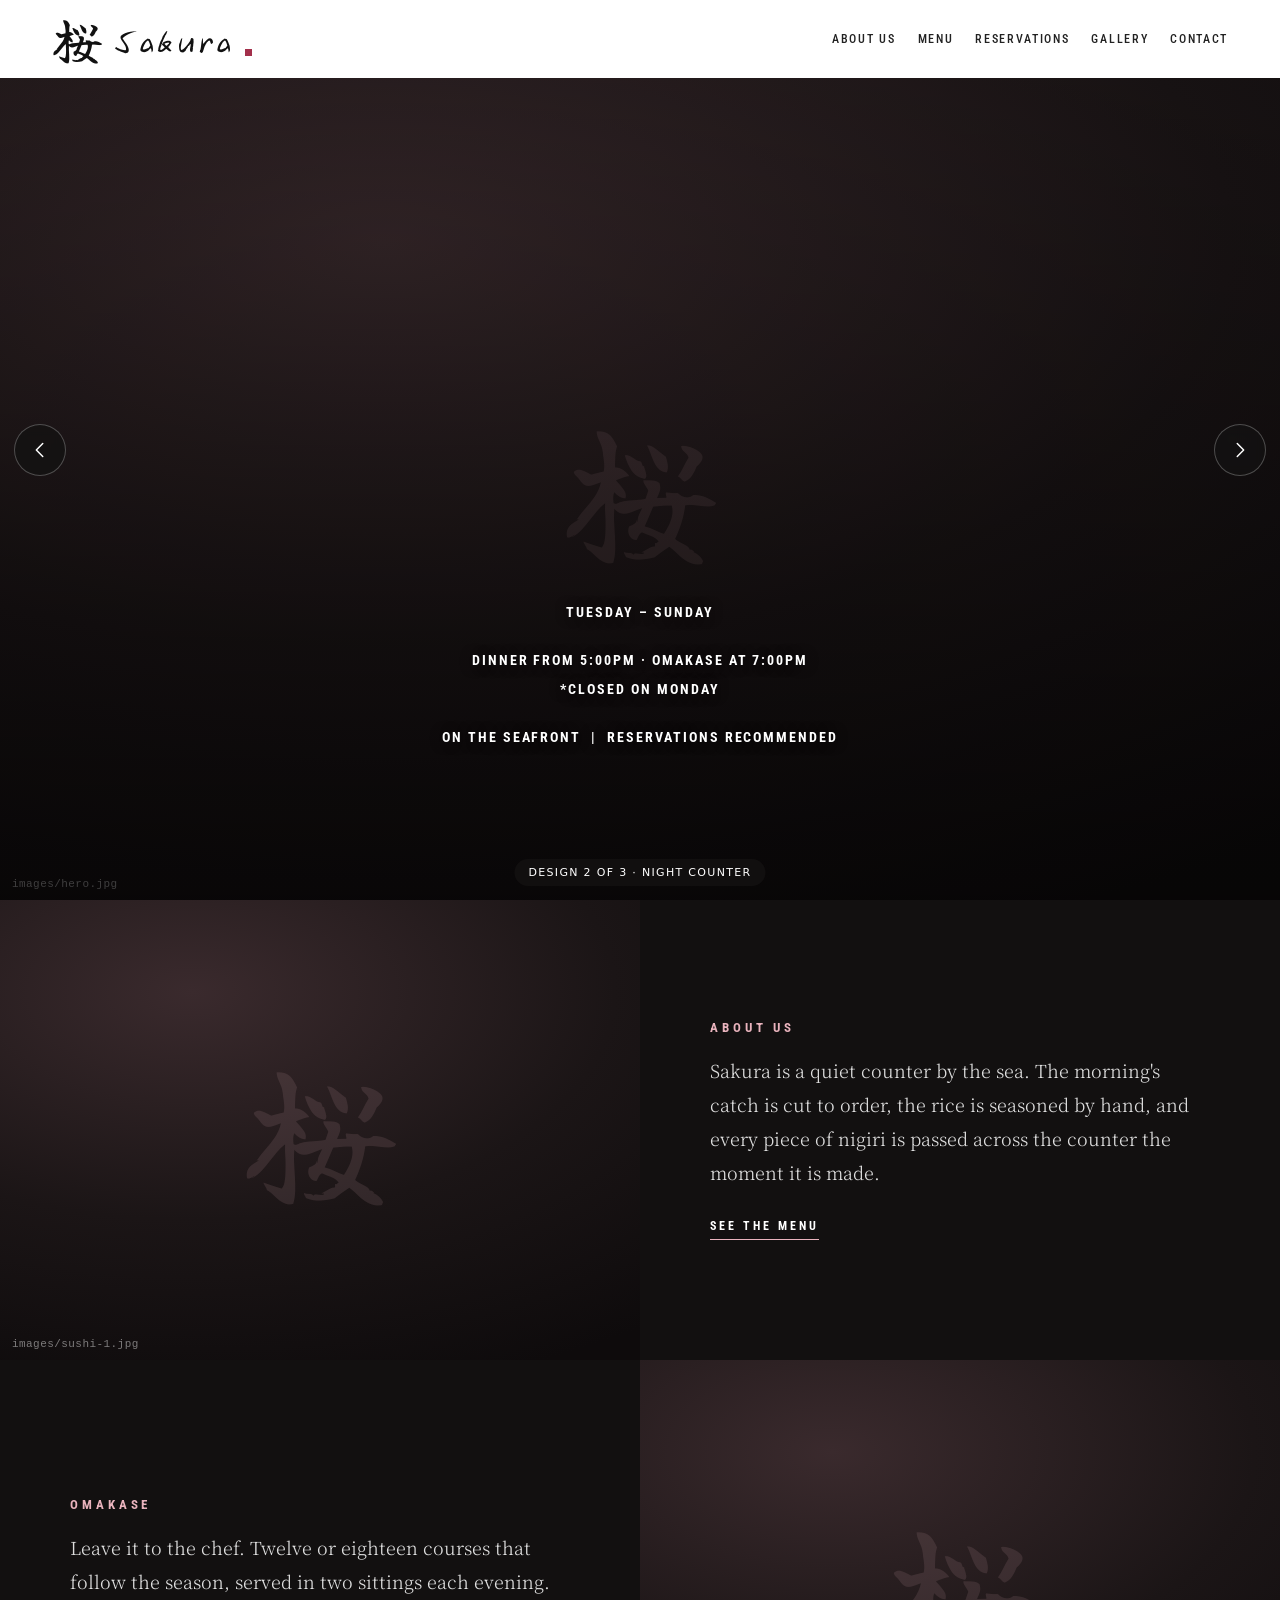
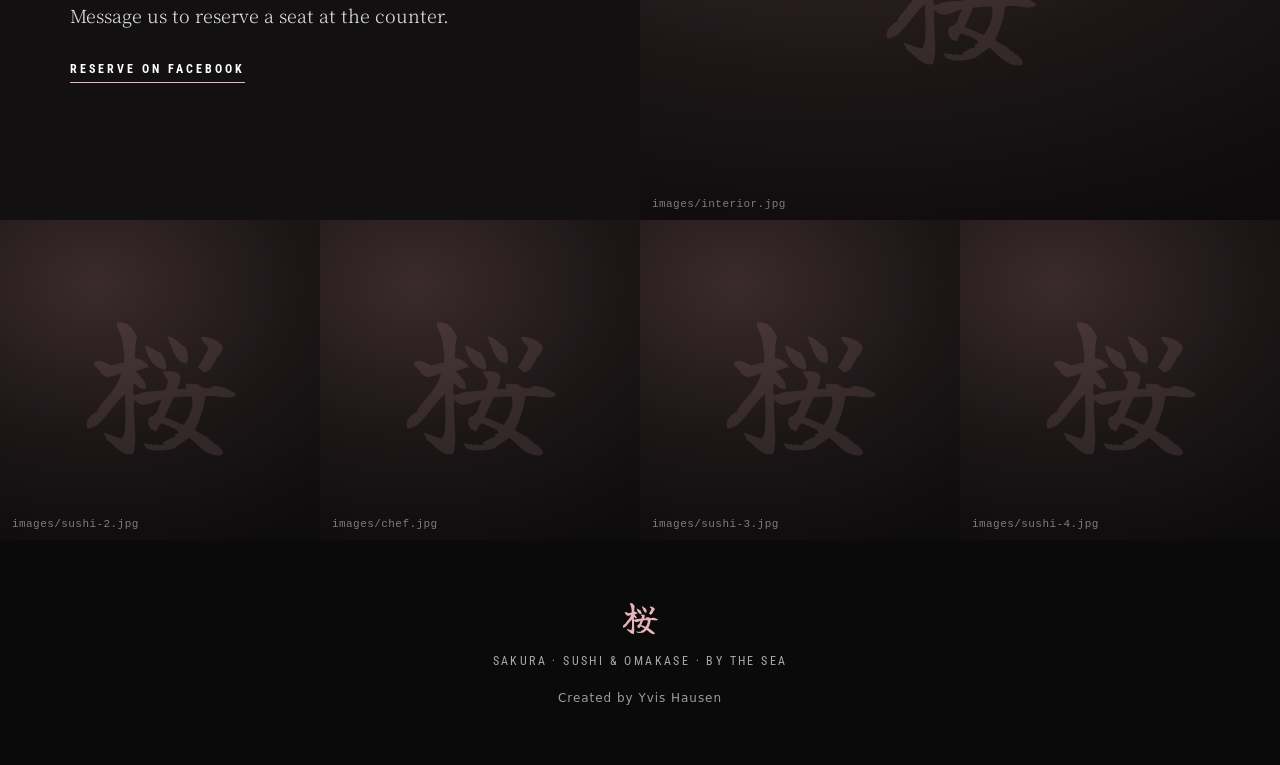
==== design-2/index.html @ ffc706e4 "Add Sakura demo website: 3 homepage designs with matching menu pages Design switcher arrows on every" ====
<!doctype html>
<html lang="en">
<head>
<meta charset="utf-8">
<meta name="viewport" content="width=device-width, initial-scale=1">
<title>Sakura · Sushi by the Sea</title>
<link rel="preconnect" href="https://fonts.googleapis.com">
<link href="https://fonts.googleapis.com/css2?family=Roboto+Condensed:wght@400;500;700&family=Yuji+Boku&family=Noto+Serif+JP:wght@300;400&display=swap" rel="stylesheet">
<link rel="stylesheet" href="../assets/common.css">
<link rel="stylesheet" href="style.css">
</head>
<body>
<header class="bar">
  <a class="logo" href="index.html" data-logo="54"><span class="k">桜</span><span class="w">Sakura</span><span class="dot"></span></a>
  <button class="burger" data-toggle="#nav" aria-label="Menu">☰</button>
  <nav class="caps" id="nav">
    <a href="#about">About Us</a>
    <a href="menu.html">Menu</a>
    <a href="#visit">Reservations</a>
    <a href="#gallery">Gallery</a>
    <a href="#visit">Contact</a>
  </nav>
</header>

<section class="hero">
  <div data-img="hero" class="vignette"></div>
  <div class="over">
    Tuesday – Sunday
    <div class="gap"></div>
    Dinner from 5:00PM · Omakase at 7:00PM<br>
    *Closed on Monday
    <div class="gap"></div>
    On the seafront &nbsp;|&nbsp; Reservations recommended
  </div>
</section>

<section class="dark story" id="about">
  <div data-img="sushi-1"></div>
  <div class="txt">
    <h2>About Us</h2>
    <p>Sakura is a quiet counter by the sea. The morning's catch is cut to order, the rice is seasoned by hand, and every piece of nigiri is passed across the counter the moment it is made.</p>
    <a class="cta" href="menu.html">See the menu</a>
  </div>
</section>

<section class="dark story" id="visit">
  <div class="txt">
    <h2>Omakase</h2>
    <p>Leave it to the chef. Twelve or eighteen courses that follow the season, served in two sittings each evening. Message us to reserve a seat at the counter.</p>
    <a class="cta" href="#">Reserve on Facebook</a>
  </div>
  <div data-img="interior"></div>
</section>

<section class="strip" id="gallery">
  <div data-img="sushi-2"></div>
  <div data-img="chef"></div>
  <div data-img="sushi-3"></div>
  <div data-img="sushi-4"></div>
</section>

<footer class="foot">
  <span class="k">桜</span>
  Sakura · Sushi &amp; Omakase · By the sea
</footer>
<p class="credit dark-credit">Created by Yvis Hausen</p>
<script src="../assets/common.js"></script>
</body>
</html>
---- assets/common.css ----
/* Shared pieces used by all three Sakura designs */
:root {
  --sakura: #e9b3bd;
  --sakura-soft: #f6e3e6;
  --rose: #a3304b;
  --ink: #141212;
  --paper: #ffffff;
}
* { box-sizing: border-box; }
html, body { margin: 0; padding: 0; }
body { background: var(--paper); color: var(--ink); -webkit-font-smoothing: antialiased; }
img { max-width: 100%; display: block; }
a { color: inherit; }

/* ---------- Photo slots ----------
   Each [data-img] element shows the restaurant photo from /images.
   Until the photo is added, an ink placeholder with the file name is shown. */
.ph {
  position: relative;
  overflow: hidden;
  background:
    radial-gradient(120% 90% at 30% 20%, #3a2a2d 0%, #1b1516 55%, #0e0b0c 100%);
  background-size: cover;
  background-position: center;
}
.ph::before {
  content: "桜";
  position: absolute; inset: 0;
  display: grid; place-items: center;
  font-family: "Yuji Boku", serif;
  font-size: clamp(60px, 12vw, 160px);
  color: rgba(233, 179, 189, .12);
  pointer-events: none;
}
.ph::after {
  content: "images/" attr(data-label);
  position: absolute; left: 12px; bottom: 10px;
  font: 500 11px/1 ui-monospace, Menlo, monospace;
  letter-spacing: .04em;
  color: rgba(255, 255, 255, .45);
}
/* Once loaded: grade the photo so phone pictures read richer and sharper */
.ph.loaded { filter: contrast(1.07) saturate(1.1) brightness(.98); }
.ph.loaded::before, .ph.loaded::after { content: none; }
.ph.vignette.loaded { box-shadow: inset 0 0 120px rgba(0,0,0,.35); }

/* ---------- Design switcher arrows ---------- */
.sw {
  position: fixed; top: 50%; z-index: 1000;
  width: 52px; height: 52px; margin-top: -26px;
  border-radius: 50%;
  display: grid; place-items: center;
  background: rgba(20, 18, 18, .78);
  color: #fff; text-decoration: none;
  border: 1px solid rgba(255,255,255,.25);
  backdrop-filter: blur(6px);
  transition: transform .2s ease, background .2s ease;
}
.sw:hover { background: var(--rose); transform: scale(1.06); }
.sw svg { width: 22px; height: 22px; }
.sw-l { left: 14px; }
.sw-r { right: 14px; }
.sw-label {
  position: fixed; left: 50%; bottom: 14px; z-index: 1000;
  transform: translateX(-50%);
  background: rgba(20, 18, 18, .82); color: #fff;
  font: 500 11px/1 system-ui, sans-serif; letter-spacing: .12em; text-transform: uppercase;
  padding: 8px 14px; border-radius: 999px;
  white-space: nowrap;
}
@media (max-width: 640px) { .sw-label { font-size: 9px; letter-spacing: .08em; } }
@media (max-width: 640px) {
  .sw { width: 40px; height: 40px; margin-top: -20px; }
  .sw-l { left: 6px; } .sw-r { right: 6px; }
}

/* ---------- Credit line ---------- */
.credit {
  text-align: center;
  font: 400 12px/1.4 system-ui, sans-serif;
  letter-spacing: .08em;
  padding: 22px 16px 58px;
  margin: 0;
  color: #777;
}
.dark-credit, .foot-credit { color: rgba(255,255,255,.6) !important; }

/* Blossom mark helper */
.blossom { display: inline-block; }
.blossom svg { width: 100%; height: 100%; display: block; }
---- design-2/style.css ----
/* Design 2 — Night Counter (brush logo, tracked caps nav, full-bleed photo) */
body { font-family: "Roboto Condensed", system-ui, sans-serif; background: #fff; }
header.bar { display: flex; align-items: center; justify-content: space-between; padding: 14px 52px; background: #fff; position: relative; z-index: 5; }
.logo { display: flex; align-items: center; gap: 12px; text-decoration: none; color: #111; }
.logo .k { font-family: "Yuji Boku", serif; font-size: 50px; line-height: 1; }
.logo .w { font-family: "Yuji Boku", serif; font-size: 30px; letter-spacing: .04em; }
.logo .dot { width: 7px; height: 7px; background: var(--rose); align-self: flex-end; margin-bottom: 8px; }
nav.caps { display: flex; gap: 22px; }
nav.caps a { text-decoration: none; font-size: 12px; font-weight: 500; letter-spacing: .14em; text-transform: uppercase; color: #222; }
nav.caps a:hover, nav.caps a.active { color: var(--rose); }
.burger { display: none; background: none; border: 0; font-size: 26px; cursor: pointer; }

.hero { position: relative; height: calc(100vh - 78px); min-height: 520px; }
.hero::after { content: ""; position: absolute; inset: 0; background: linear-gradient(180deg, rgba(0,0,0,.15), rgba(0,0,0,.5)); }
.hero .ph { position: absolute; inset: 0; }
.hero .over {
  position: absolute; inset: auto 0 18%; z-index: 2; text-align: center; color: #fff;
  font-weight: 700; letter-spacing: .14em; text-transform: uppercase; font-size: 14px; line-height: 2.1;
  text-shadow: 0 1px 12px rgba(0,0,0,.5);
}
.hero .over .gap { height: 18px; }

.dark { background: #121010; color: #eee; }
.story { display: grid; grid-template-columns: 1fr 1fr; align-items: stretch; }
.story .ph { min-height: 460px; }
.story .txt { padding: 80px 70px; display: flex; flex-direction: column; justify-content: center; }
.story h2 { font-size: 13px; letter-spacing: .3em; text-transform: uppercase; color: var(--sakura); margin: 0 0 18px; font-weight: 700; }
.story p { font-family: "Noto Serif JP", serif; font-weight: 300; font-size: 18px; line-height: 1.9; margin: 0; color: #ddd; }
.story .cta { margin-top: 30px; align-self: flex-start; text-decoration: none; color: #fff; border-bottom: 1px solid var(--sakura); font-size: 12px; letter-spacing: .25em; text-transform: uppercase; padding-bottom: 6px; font-weight: 700; }
.strip { display: grid; grid-template-columns: repeat(4, 1fr); }
.strip .ph { aspect-ratio: 1; }

footer.foot { background: #0b0a0a; color: #aaa; text-align: center; padding: 50px 20px 0; font-size: 12px; letter-spacing: .2em; text-transform: uppercase; }
footer.foot .k { font-family: "Yuji Boku", serif; font-size: 36px; color: var(--sakura); letter-spacing: 0; display: block; margin-bottom: 12px; }
.dark-credit { background: #0b0a0a; color: #ddd; }

/* Menu */
.mhero { position: relative; height: 46vh; min-height: 300px; }
.mhero .ph { position: absolute; inset: 0; }
.mhero::after { content: ""; position: absolute; inset: 0; background: rgba(0,0,0,.45); }
.mhero h1 { position: absolute; inset: 0; z-index: 2; margin: 0; display: grid; place-items: center; color: #fff; font-size: 16px; letter-spacing: .6em; font-weight: 700; text-transform: uppercase; }
.menu-body { max-width: 980px; margin: 0 auto; padding: 80px 24px 60px; }
.msec { margin-bottom: 70px; }
.msec h2 { text-align: center; font-size: 15px; letter-spacing: .4em; text-transform: uppercase; font-weight: 700; margin: 0; }
.msec .jp { text-align: center; font-family: "Yuji Boku", serif; color: var(--sakura); font-size: 22px; margin: 8px 0 4px; }
.msec .note { text-align: center; color: #888; font-size: 12px; letter-spacing: .15em; text-transform: uppercase; margin: 0 0 26px; }
.items { display: grid; grid-template-columns: 1fr 1fr; gap: 6px 56px; margin-top: 26px; }
.mi { display: grid; grid-template-columns: 1fr auto; padding: 14px 0; border-bottom: 1px solid #2a2626; }
.mi .n { font-weight: 700; letter-spacing: .1em; text-transform: uppercase; font-size: 14px; }
.mi .p { color: var(--sakura); font-weight: 700; }
.mi .d { grid-column: 1 / -1; color: #999; font-size: 14px; margin-top: 4px; font-family: "Noto Serif JP", serif; font-weight: 300; }

@media (max-width: 860px) {
  header.bar { padding: 12px 20px; }
  .burger { display: block; }
  nav.caps { display: none; position: absolute; top: 100%; left: 0; right: 0; background: #fff; flex-direction: column; padding: 16px 20px; gap: 14px; box-shadow: 0 10px 20px rgba(0,0,0,.1); }
  nav.caps.open { display: flex; }
  .story, .items { grid-template-columns: 1fr; }
  .story .txt { padding: 50px 24px; }
  .strip { grid-template-columns: 1fr 1fr; }
}
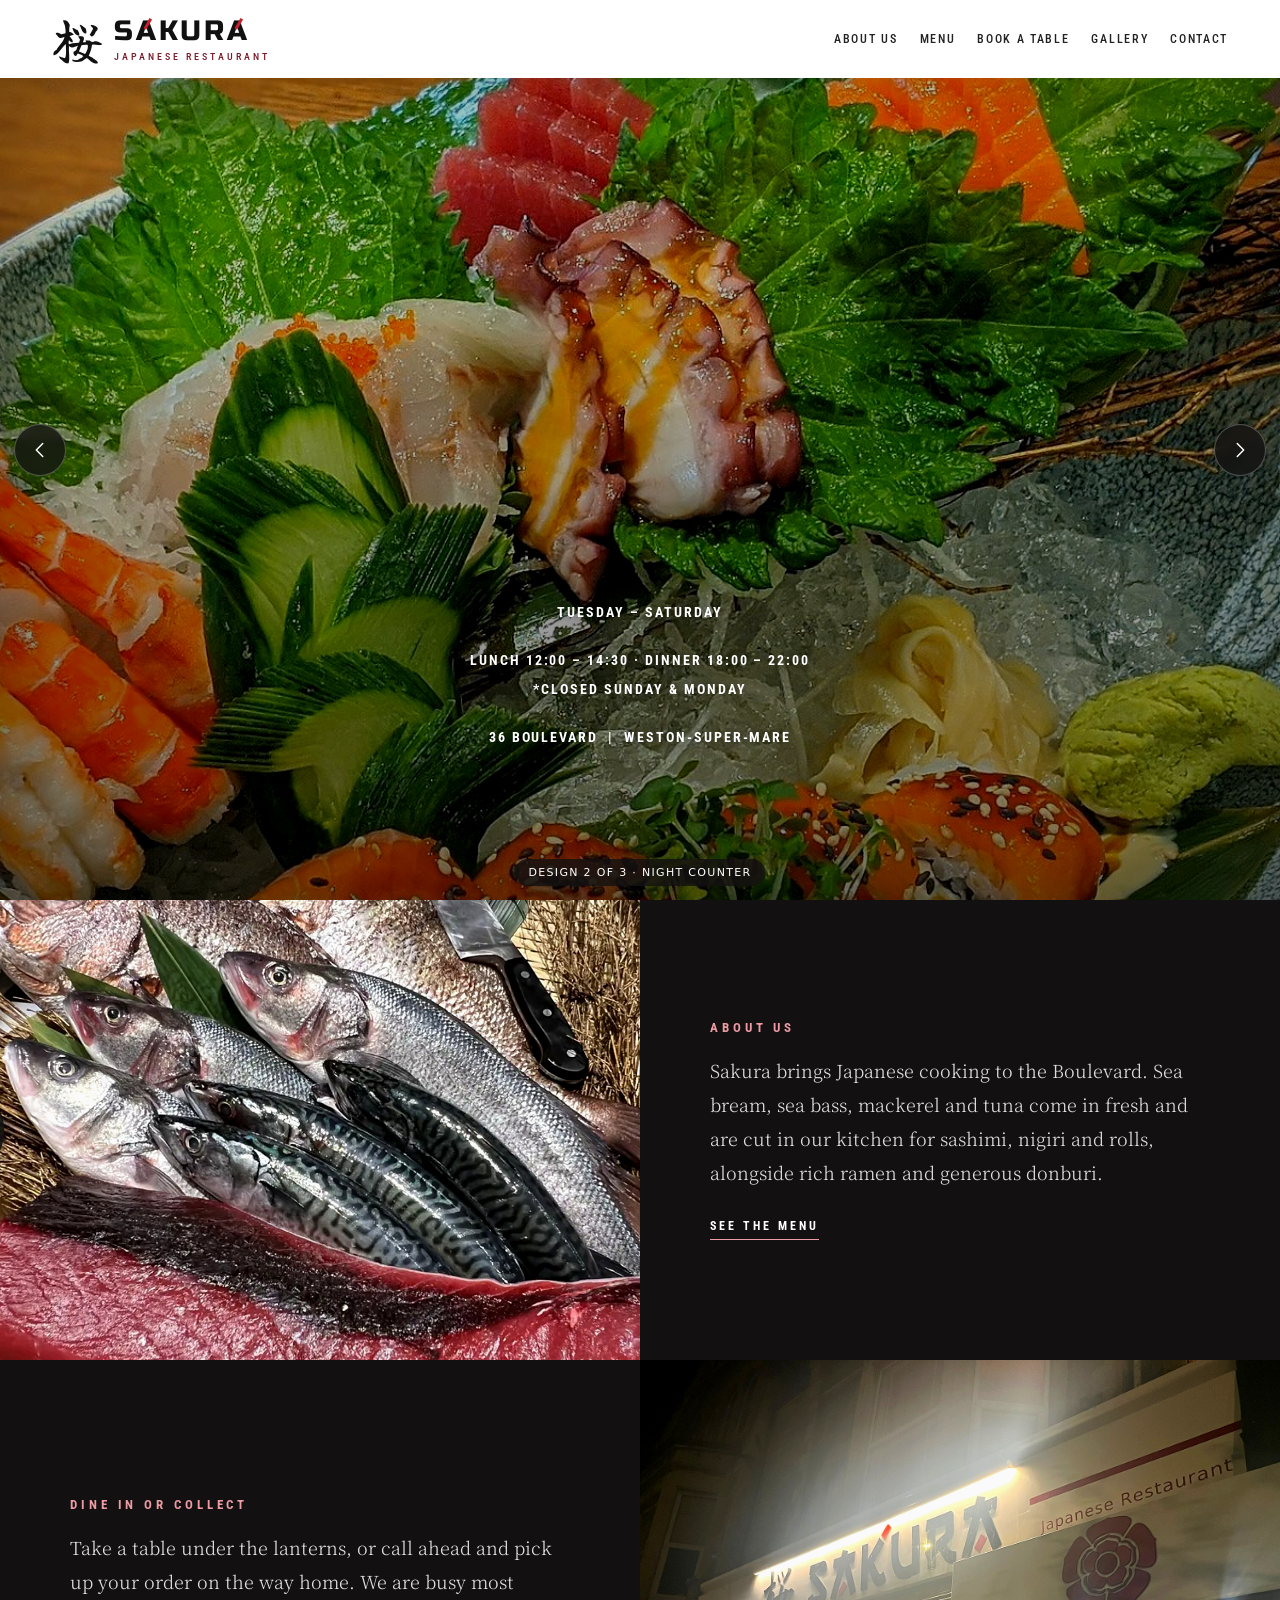
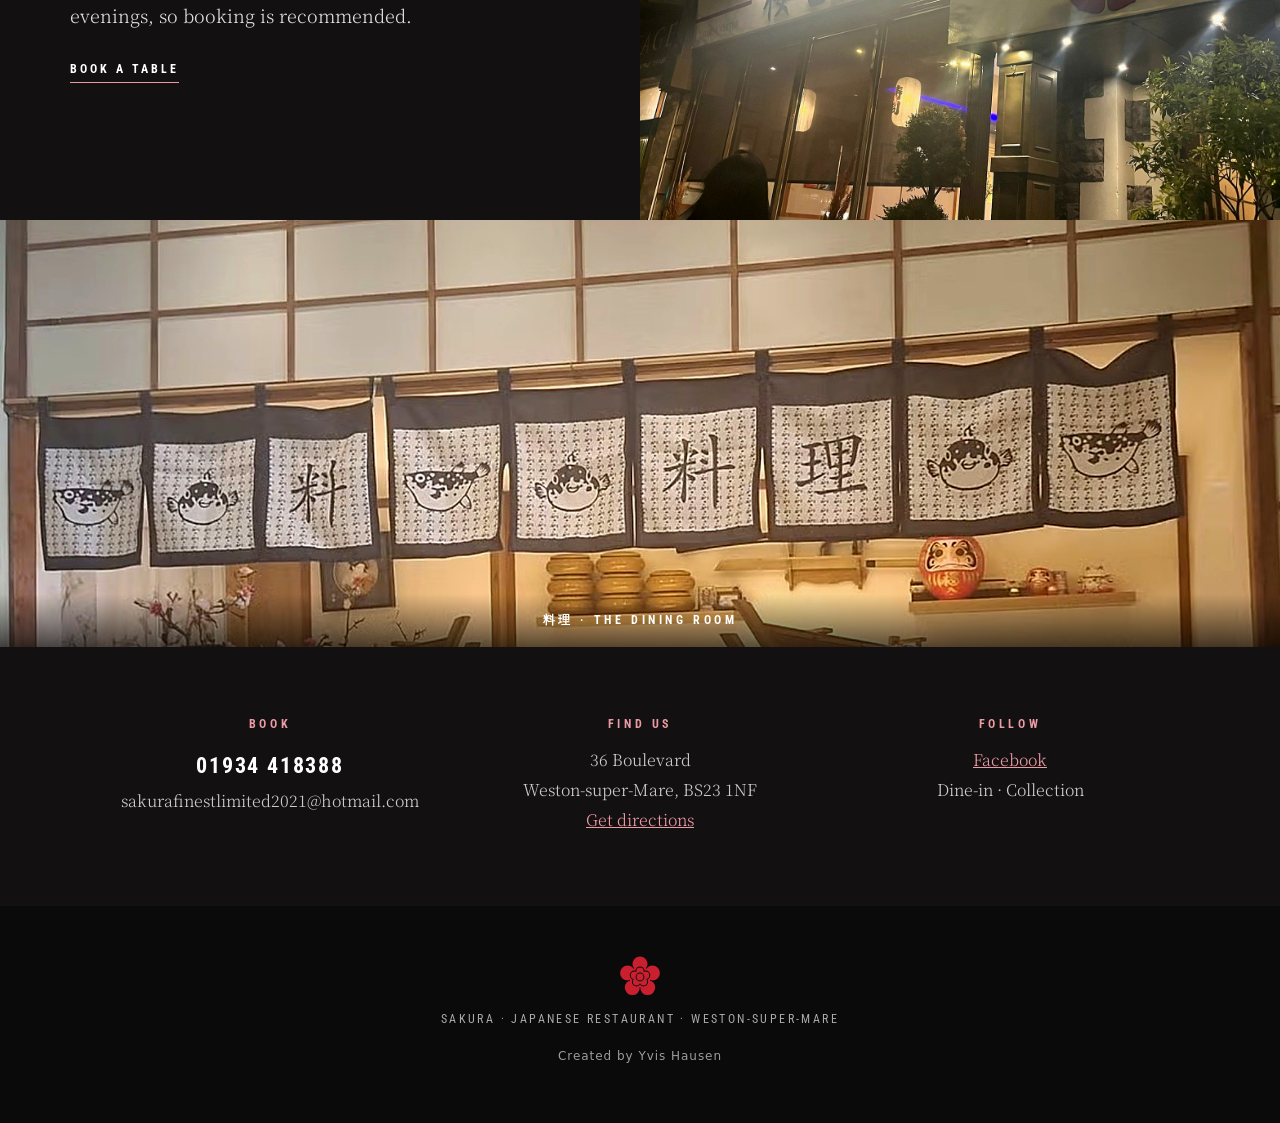
==== commit 5394b513: "Rebrand Sakura demo with the restaurant's photos, crest and details Use Sakura's own photos (platter" ====
--- a/design-2/index.html
+++ b/design-2/index.html
@@ -3,20 +3,20 @@
 <head>
 <meta charset="utf-8">
 <meta name="viewport" content="width=device-width, initial-scale=1">
-<title>Sakura · Sushi by the Sea</title>
+<title>Sakura · Japanese Restaurant · Weston-super-Mare</title>
 <link rel="preconnect" href="https://fonts.googleapis.com">
-<link href="https://fonts.googleapis.com/css2?family=Roboto+Condensed:wght@400;500;700&family=Yuji+Boku&family=Noto+Serif+JP:wght@300;400&display=swap" rel="stylesheet">
+<link href="https://fonts.googleapis.com/css2?family=Roboto+Condensed:wght@400;500;700&family=Russo+One&family=Yuji+Boku&family=Noto+Serif+JP:wght@300;400&display=swap" rel="stylesheet">
 <link rel="stylesheet" href="../assets/common.css">
 <link rel="stylesheet" href="style.css">
 </head>
 <body>
 <header class="bar">
-  <a class="logo" href="index.html" data-logo="54"><span class="k">桜</span><span class="w">Sakura</span><span class="dot"></span></a>
+  <a class="logo" href="index.html" data-logo="54"><span class="k">桜</span><span><span class="wm">S<i>A</i>KUR<i>A</i></span><span class="sub">Japanese Restaurant</span></span></a>
   <button class="burger" data-toggle="#nav" aria-label="Menu">☰</button>
   <nav class="caps" id="nav">
     <a href="#about">About Us</a>
     <a href="menu.html">Menu</a>
-    <a href="#visit">Reservations</a>
+    <a href="#visit">Book a Table</a>
     <a href="#gallery">Gallery</a>
     <a href="#visit">Contact</a>
   </nav>
@@ -25,43 +25,47 @@
 <section class="hero">
   <div data-img="hero" class="vignette"></div>
   <div class="over">
-    Tuesday – Sunday
+    Tuesday – Saturday
     <div class="gap"></div>
-    Dinner from 5:00PM · Omakase at 7:00PM<br>
-    *Closed on Monday
+    Lunch 12:00 – 14:30 · Dinner 18:00 – 22:00<br>
+    *Closed Sunday &amp; Monday
     <div class="gap"></div>
-    On the seafront &nbsp;|&nbsp; Reservations recommended
+    36 Boulevard &nbsp;|&nbsp; Weston-super-Mare
   </div>
 </section>
 
 <section class="dark story" id="about">
-  <div data-img="sushi-1"></div>
+  <div data-img="fish"></div>
   <div class="txt">
     <h2>About Us</h2>
-    <p>Sakura is a quiet counter by the sea. The morning's catch is cut to order, the rice is seasoned by hand, and every piece of nigiri is passed across the counter the moment it is made.</p>
+    <p>Sakura brings Japanese cooking to the Boulevard. Sea bream, sea bass, mackerel and tuna come in fresh and are cut in our kitchen for sashimi, nigiri and rolls, alongside rich ramen and generous donburi.</p>
     <a class="cta" href="menu.html">See the menu</a>
   </div>
 </section>
 
-<section class="dark story" id="visit">
+<section class="dark story">
   <div class="txt">
-    <h2>Omakase</h2>
-    <p>Leave it to the chef. Twelve or eighteen courses that follow the season, served in two sittings each evening. Message us to reserve a seat at the counter.</p>
-    <a class="cta" href="#">Reserve on Facebook</a>
+    <h2>Dine In or Collect</h2>
+    <p>Take a table under the lanterns, or call ahead and pick up your order on the way home. We are busy most evenings, so booking is recommended.</p>
+    <a class="cta" href="#visit">Book a table</a>
   </div>
-  <div data-img="interior"></div>
+  <div data-img="storefront"></div>
 </section>
 
 <section class="strip" id="gallery">
-  <div data-img="sushi-2"></div>
-  <div data-img="chef"></div>
-  <div data-img="sushi-3"></div>
-  <div data-img="sushi-4"></div>
+  <div data-img="noren"></div>
+  <div class="cap">料理 · The dining room</div>
+</section>
+
+<section class="dark visit" id="visit">
+  <div><h3>Book</h3><p><span class="big">01934 418388</span><br>sakurafinestlimited2021@hotmail.com</p></div>
+  <div><h3>Find Us</h3><p>36 Boulevard<br>Weston-super-Mare, BS23 1NF<br><a href="https://www.google.com/maps/search/?api=1&amp;query=Sakura+Japanese+Restaurant+36+Boulevard+Weston-super-Mare+BS23+1NF">Get directions</a></p></div>
+  <div><h3>Follow</h3><p><a href="https://www.facebook.com/share/1Dob9Zx6RJ/">Facebook</a><br>Dine-in · Collection</p></div>
 </section>
 
 <footer class="foot">
-  <span class="k">桜</span>
-  Sakura · Sushi &amp; Omakase · By the sea
+  <span class="mon" data-fill="#c8202f" data-line="#0b0a0a"></span>
+  Sakura · Japanese Restaurant · Weston-super-Mare
 </footer>
 <p class="credit dark-credit">Created by Yvis Hausen</p>
 <script src="../assets/common.js"></script>
--- a/assets/common.css
+++ b/assets/common.css
@@ -1,8 +1,9 @@
 /* Shared pieces used by all three Sakura designs */
 :root {
-  --sakura: #e9b3bd;
-  --sakura-soft: #f6e3e6;
-  --rose: #a3304b;
+  --sakura: #ec9aa4;      /* light red for text on dark grounds */
+  --sakura-soft: #f6e6e7;
+  --rose: #7d1d2b;        /* crest maroon, from the shop sign */
+  --red: #c8202f;         /* sign red: the slashes and the rule */
   --ink: #141212;
   --paper: #ffffff;
 }
@@ -85,6 +86,17 @@
 }
 .dark-credit, .foot-credit { color: rgba(255,255,255,.6) !important; }
 
-/* Blossom mark helper */
-.blossom { display: inline-block; }
-.blossom svg { width: 100%; height: 100%; display: block; }
+/* Sakura crest (mon) helper — drawn by common.js */
+.mon { display: inline-block; }
+.mon svg { width: 100%; height: 100%; display: block; }
+
+/* SAKURA wordmark, after the shop sign: heavy angular caps with red cuts on the A's */
+.wm { font-family: "Russo One", "Arial Black", sans-serif; text-transform: uppercase; letter-spacing: .08em; line-height: 1; white-space: nowrap; }
+.wm i { font-style: normal; position: relative; display: inline-block; }
+.wm i::after {
+  content: ""; position: absolute; left: 50%; top: .05em;
+  width: .12em; height: .42em; background: var(--red);
+  transform: translateX(-20%) rotate(30deg);
+}
+.tagline { display: inline-flex; align-items: center; gap: .6em; color: var(--rose); }
+.tagline::before { content: ""; width: 2.4em; height: 2px; background: var(--red); }
--- a/design-2/style.css
+++ b/design-2/style.css
@@ -3,8 +3,8 @@
 header.bar { display: flex; align-items: center; justify-content: space-between; padding: 14px 52px; background: #fff; position: relative; z-index: 5; }
 .logo { display: flex; align-items: center; gap: 12px; text-decoration: none; color: #111; }
 .logo .k { font-family: "Yuji Boku", serif; font-size: 50px; line-height: 1; }
-.logo .w { font-family: "Yuji Boku", serif; font-size: 30px; letter-spacing: .04em; }
-.logo .dot { width: 7px; height: 7px; background: var(--rose); align-self: flex-end; margin-bottom: 8px; }
+.logo .wm { font-size: 28px; letter-spacing: .1em; }
+.logo .sub { display: block; font-size: 10px; letter-spacing: .3em; text-transform: uppercase; color: var(--rose); margin-top: 6px; font-weight: 500; }
 nav.caps { display: flex; gap: 22px; }
 nav.caps a { text-decoration: none; font-size: 12px; font-weight: 500; letter-spacing: .14em; text-transform: uppercase; color: #222; }
 nav.caps a:hover, nav.caps a.active { color: var(--rose); }
@@ -27,11 +27,17 @@
 .story h2 { font-size: 13px; letter-spacing: .3em; text-transform: uppercase; color: var(--sakura); margin: 0 0 18px; font-weight: 700; }
 .story p { font-family: "Noto Serif JP", serif; font-weight: 300; font-size: 18px; line-height: 1.9; margin: 0; color: #ddd; }
 .story .cta { margin-top: 30px; align-self: flex-start; text-decoration: none; color: #fff; border-bottom: 1px solid var(--sakura); font-size: 12px; letter-spacing: .25em; text-transform: uppercase; padding-bottom: 6px; font-weight: 700; }
-.strip { display: grid; grid-template-columns: repeat(4, 1fr); }
-.strip .ph { aspect-ratio: 1; }
+.strip { position: relative; }
+.strip .ph { aspect-ratio: 3 / 1; }
+.strip .cap { position: absolute; left: 0; right: 0; bottom: 0; padding: 18px 24px; text-align: center; color: #fff; font-weight: 700; letter-spacing: .3em; text-transform: uppercase; font-size: 12px; background: linear-gradient(transparent, rgba(0,0,0,.65)); }
+.visit { display: grid; grid-template-columns: repeat(3, 1fr); gap: 30px; padding: 70px max(24px, calc((100% - 1080px) / 2)); text-align: center; }
+.visit h3 { font-size: 12px; letter-spacing: .3em; text-transform: uppercase; color: var(--sakura); margin: 0 0 14px; }
+.visit p { margin: 0; line-height: 1.9; color: #ccc; font-family: "Noto Serif JP", serif; font-weight: 300; }
+.visit .big { font-family: "Roboto Condensed", sans-serif; font-weight: 700; font-size: 22px; letter-spacing: .08em; color: #fff; }
+.visit a { color: var(--sakura); }
 
 footer.foot { background: #0b0a0a; color: #aaa; text-align: center; padding: 50px 20px 0; font-size: 12px; letter-spacing: .2em; text-transform: uppercase; }
-footer.foot .k { font-family: "Yuji Boku", serif; font-size: 36px; color: var(--sakura); letter-spacing: 0; display: block; margin-bottom: 12px; }
+footer.foot .mon { width: 42px; height: 42px; display: block; margin: 0 auto 14px; }
 .dark-credit { background: #0b0a0a; color: #ddd; }
 
 /* Menu */
@@ -57,5 +63,6 @@
   nav.caps.open { display: flex; }
   .story, .items { grid-template-columns: 1fr; }
   .story .txt { padding: 50px 24px; }
-  .strip { grid-template-columns: 1fr 1fr; }
+  .strip .ph { aspect-ratio: 2 / 1; }
+  .visit { grid-template-columns: 1fr; }
 }
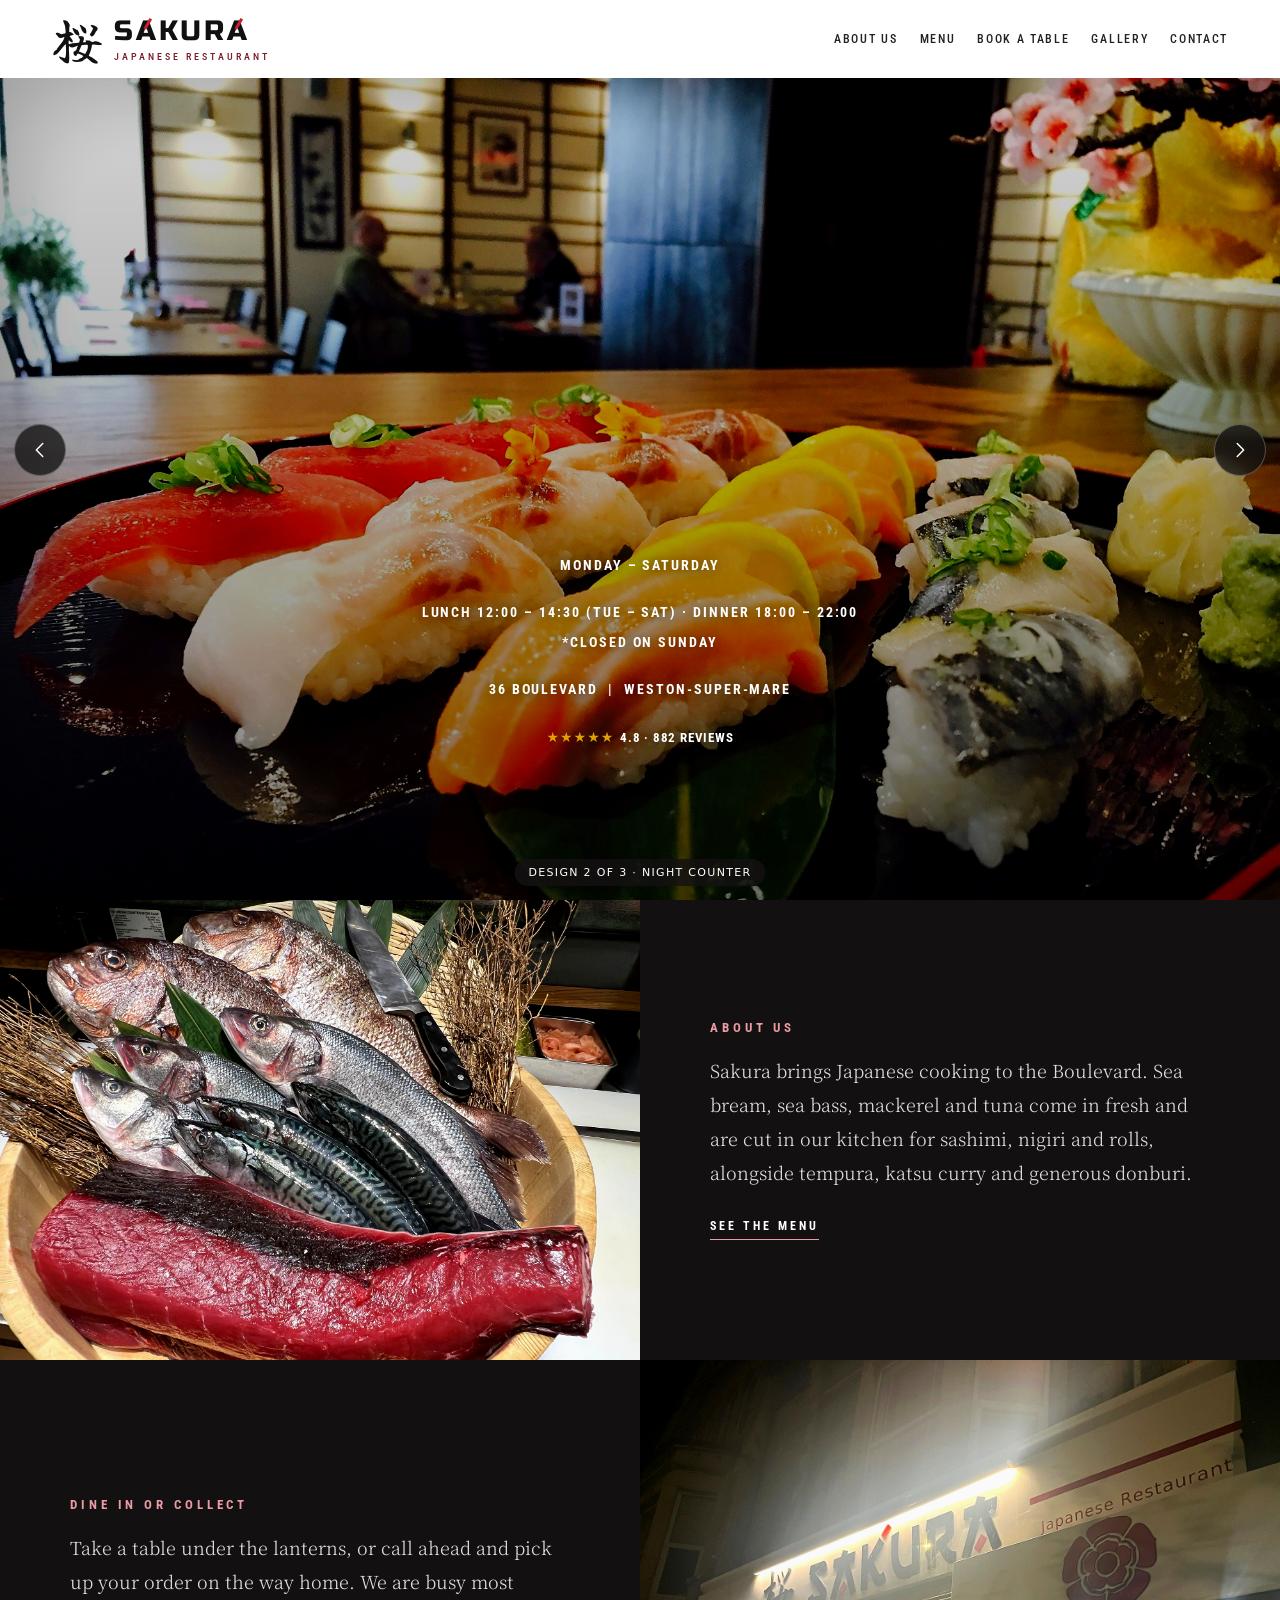
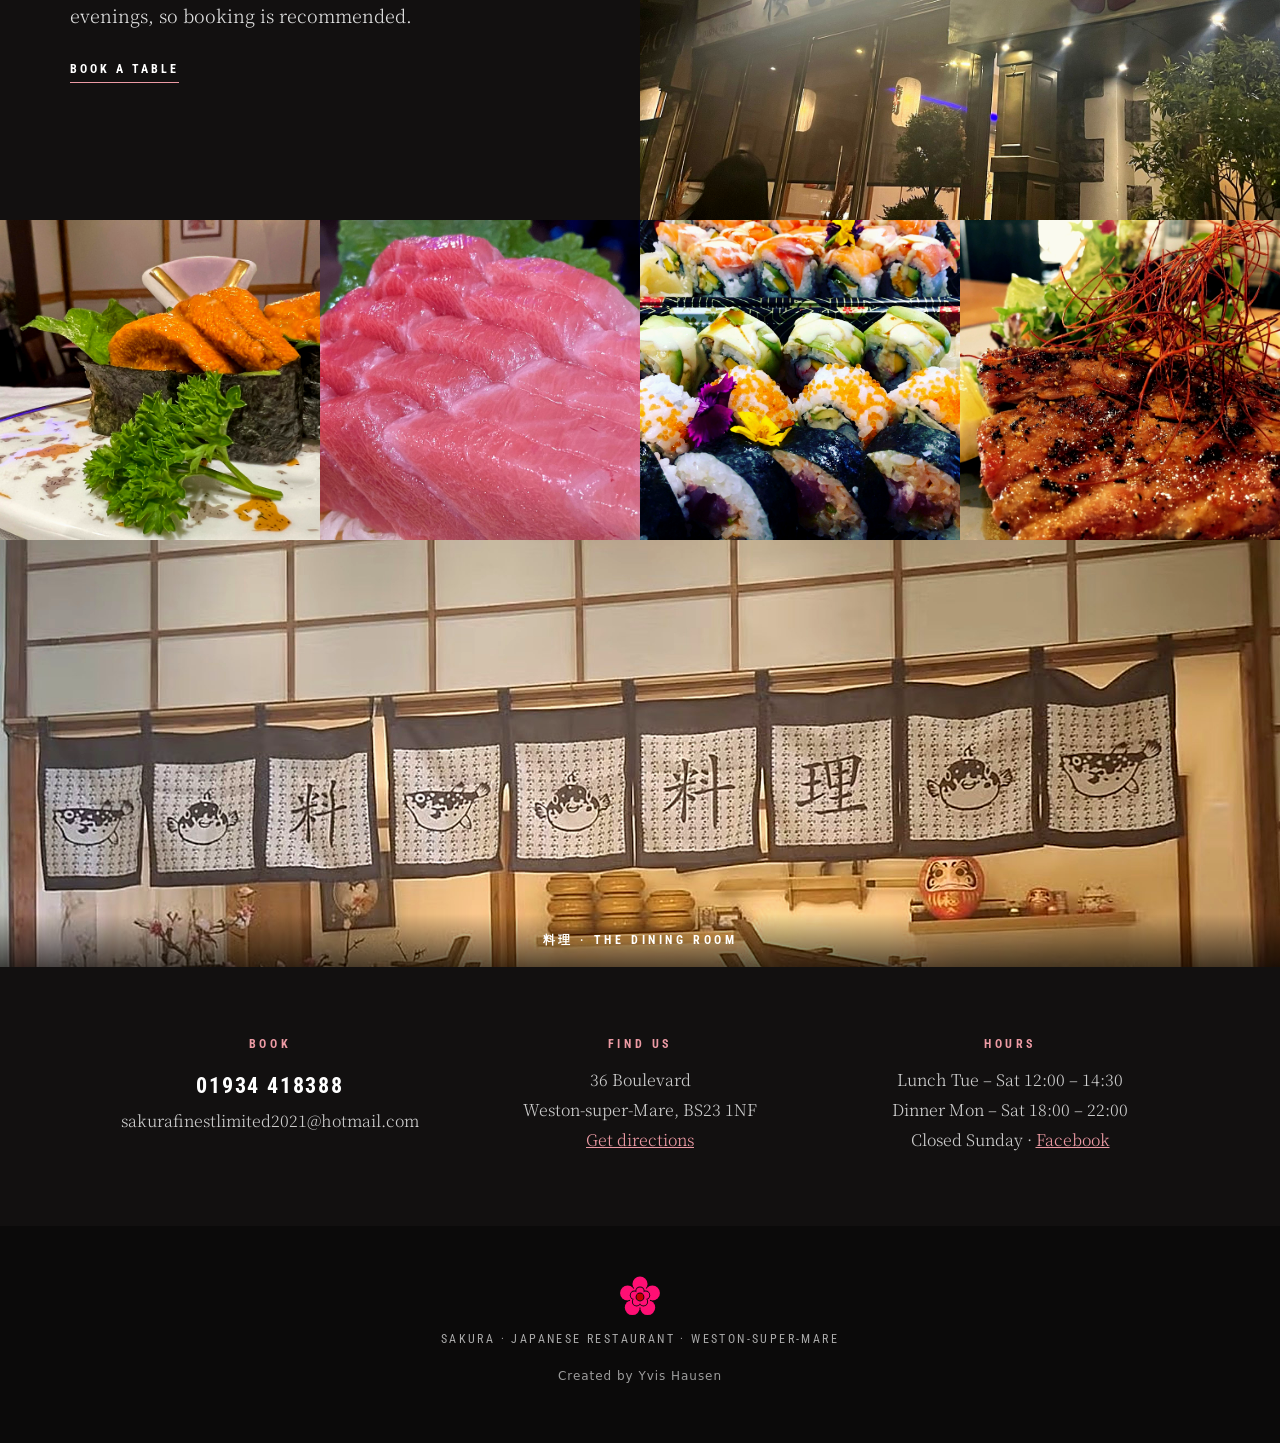
==== commit 98d05192: "Add Sakura's real menu, photos, hours, rating and logo colours Menu transcribed from photos of their" ====
--- a/design-2/index.html
+++ b/design-2/index.html
@@ -23,14 +23,16 @@
 </header>
 
 <section class="hero">
-  <div data-img="hero" class="vignette"></div>
+  <div data-img="nigiri" class="vignette"></div>
   <div class="over">
-    Tuesday – Saturday
+    Monday – Saturday
     <div class="gap"></div>
-    Lunch 12:00 – 14:30 · Dinner 18:00 – 22:00<br>
-    *Closed Sunday &amp; Monday
+    Lunch 12:00 – 14:30 (Tue – Sat) · Dinner 18:00 – 22:00<br>
+    *Closed on Sunday
     <div class="gap"></div>
     36 Boulevard &nbsp;|&nbsp; Weston-super-Mare
+    <div class="gap"></div>
+    <span class="rating" style="justify-content:center"><b>★★★★★</b> 4.8 · 882 reviews</span>
   </div>
 </section>
 
@@ -38,7 +40,7 @@
   <div data-img="fish"></div>
   <div class="txt">
     <h2>About Us</h2>
-    <p>Sakura brings Japanese cooking to the Boulevard. Sea bream, sea bass, mackerel and tuna come in fresh and are cut in our kitchen for sashimi, nigiri and rolls, alongside rich ramen and generous donburi.</p>
+    <p>Sakura brings Japanese cooking to the Boulevard. Sea bream, sea bass, mackerel and tuna come in fresh and are cut in our kitchen for sashimi, nigiri and rolls, alongside tempura, katsu curry and generous donburi.</p>
     <a class="cta" href="menu.html">See the menu</a>
   </div>
 </section>
@@ -52,7 +54,14 @@
   <div data-img="storefront"></div>
 </section>
 
-<section class="strip" id="gallery">
+<section class="gal4" id="gallery">
+  <div data-img="uni"></div>
+  <div data-img="toro"></div>
+  <div data-img="makimono"></div>
+  <div data-img="grill"></div>
+</section>
+
+<section class="strip">
   <div data-img="noren"></div>
   <div class="cap">料理 · The dining room</div>
 </section>
@@ -60,11 +69,11 @@
 <section class="dark visit" id="visit">
   <div><h3>Book</h3><p><span class="big">01934 418388</span><br>sakurafinestlimited2021@hotmail.com</p></div>
   <div><h3>Find Us</h3><p>36 Boulevard<br>Weston-super-Mare, BS23 1NF<br><a href="https://www.google.com/maps/search/?api=1&amp;query=Sakura+Japanese+Restaurant+36+Boulevard+Weston-super-Mare+BS23+1NF">Get directions</a></p></div>
-  <div><h3>Follow</h3><p><a href="https://www.facebook.com/share/1Dob9Zx6RJ/">Facebook</a><br>Dine-in · Collection</p></div>
+  <div><h3>Hours</h3><p>Lunch Tue – Sat 12:00 – 14:30<br>Dinner Mon – Sat 18:00 – 22:00<br>Closed Sunday · <a href="https://www.facebook.com/sakurafinestlimited">Facebook</a></p></div>
 </section>
 
 <footer class="foot">
-  <span class="mon" data-fill="#c8202f" data-line="#0b0a0a"></span>
+  <span class="mon" data-line="#0b0a0a"></span>
   Sakura · Japanese Restaurant · Weston-super-Mare
 </footer>
 <p class="credit dark-credit">Created by Yvis Hausen</p>
--- a/assets/common.css
+++ b/assets/common.css
@@ -100,3 +100,12 @@
 }
 .tagline { display: inline-flex; align-items: center; gap: .6em; color: var(--rose); }
 .tagline::before { content: ""; width: 2.4em; height: 2px; background: var(--red); }
+
+/* Vegetarian / vegan marker on menu items */
+.vv { font-size: 10px; font-weight: 600; letter-spacing: .08em; color: #4c7a34; margin-left: 6px; white-space: nowrap; }
+/* Four-photo gallery row */
+.gal4 { display: grid; grid-template-columns: repeat(4, 1fr); gap: 0; }
+.gal4 .ph { aspect-ratio: 1; }
+@media (max-width: 760px) { .gal4 { grid-template-columns: 1fr 1fr; } }
+.rating { display: inline-flex; align-items: center; gap: 6px; font-size: 13px; letter-spacing: .06em; }
+.rating b { color: #e0a100; font-size: 14px; letter-spacing: 1px; }
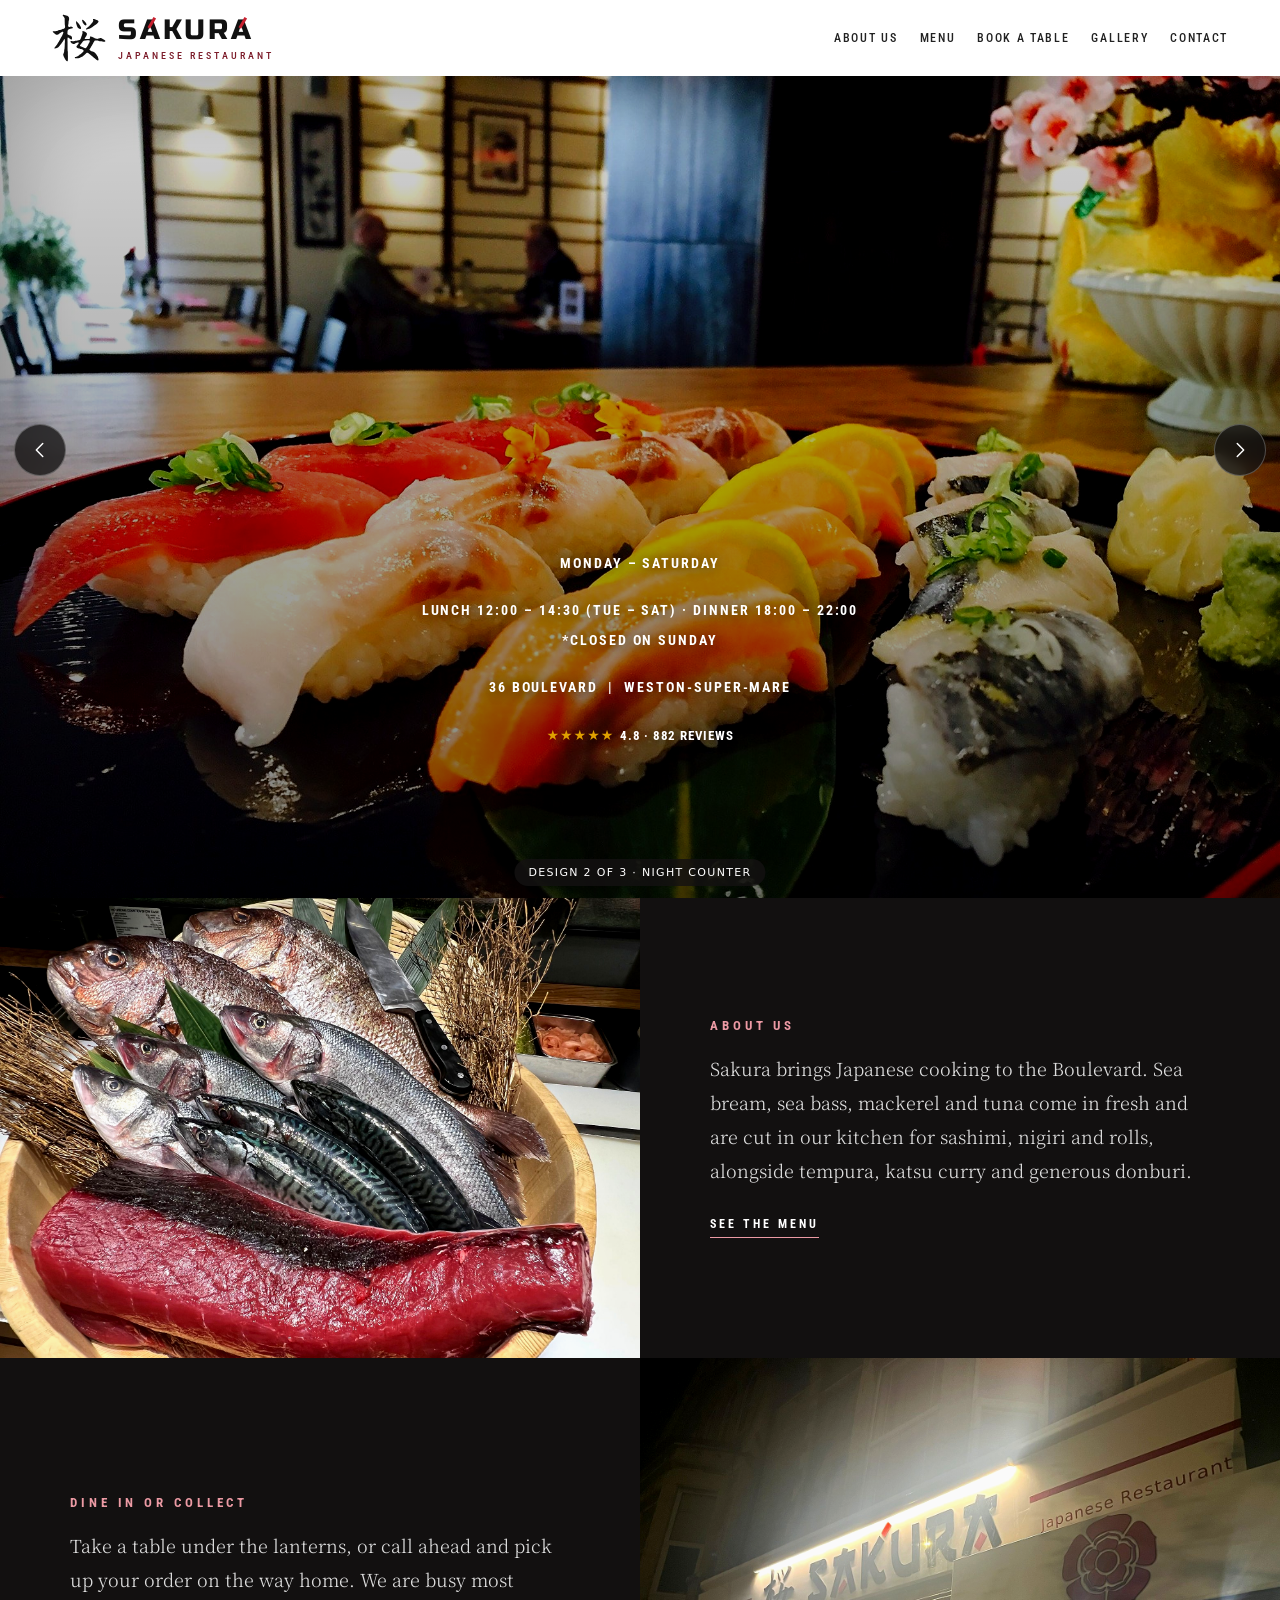
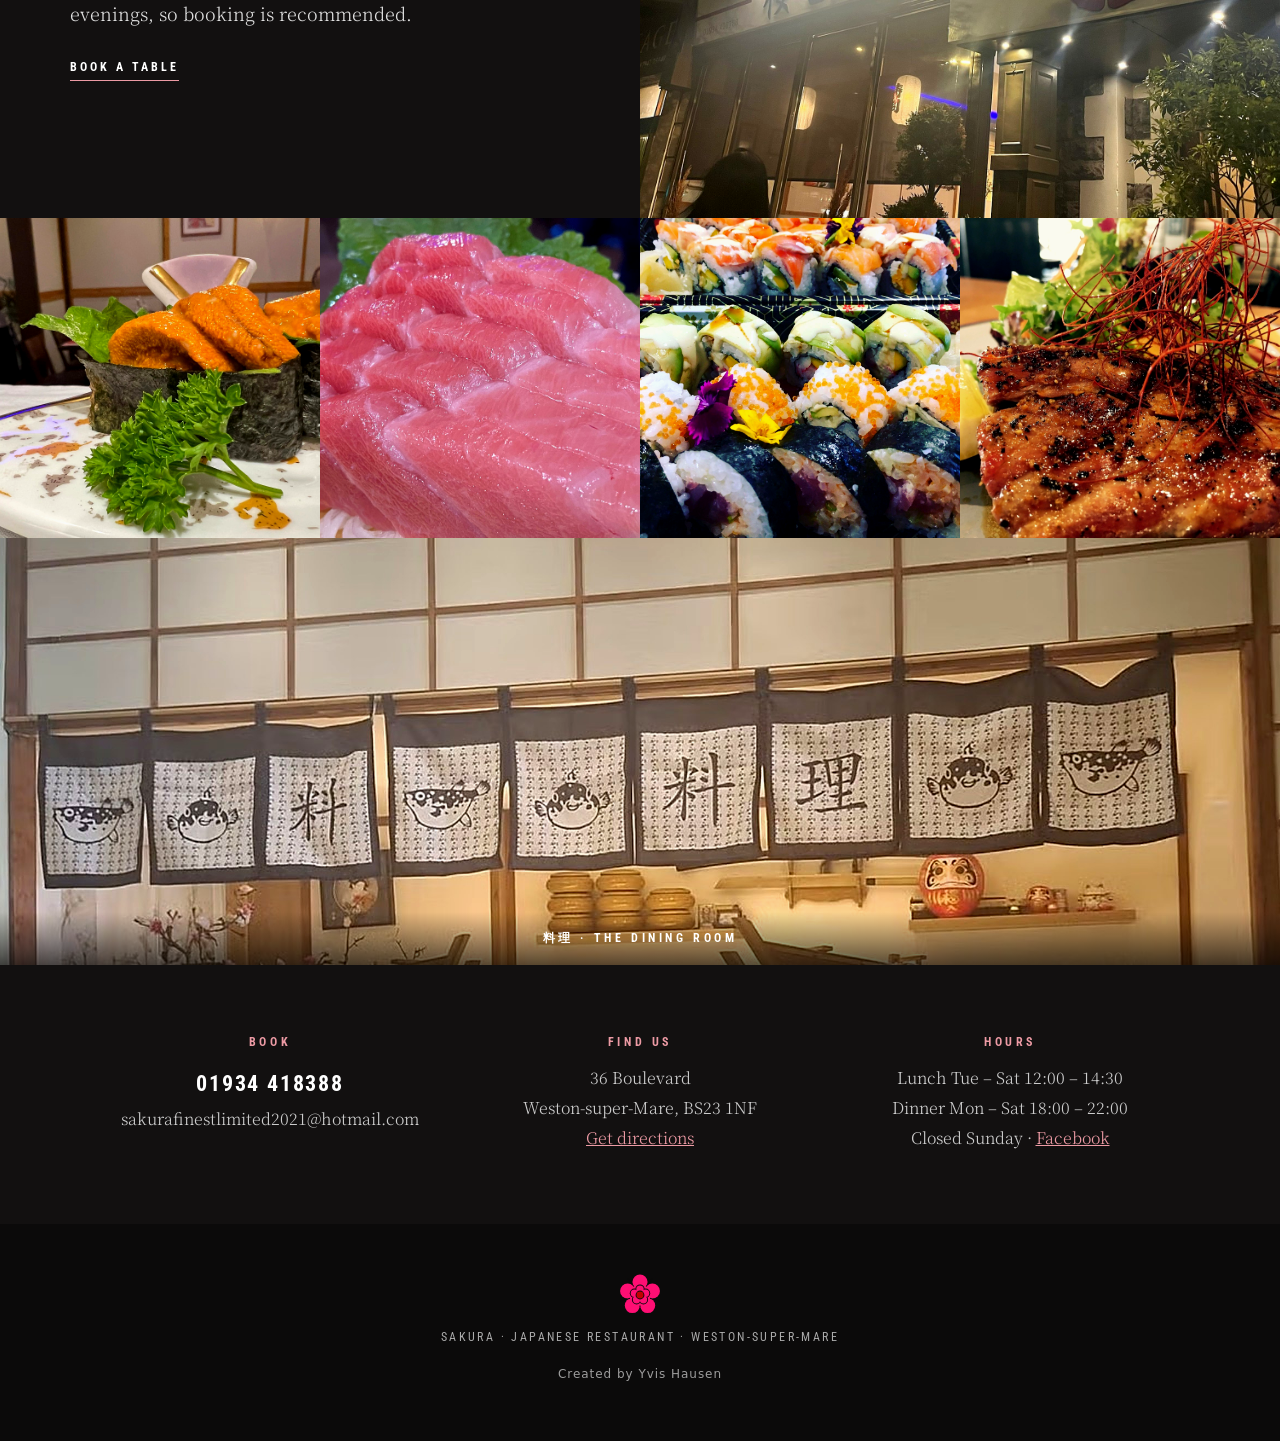
==== commit 4e4328a4: "Use Sakura's own 桜 brush glyph, traced from their logo Replace the font-rendered kanji with a vector" ====
--- a/design-2/index.html
+++ b/design-2/index.html
@@ -11,7 +11,7 @@
 </head>
 <body>
 <header class="bar">
-  <a class="logo" href="index.html" data-logo="54"><span class="k">桜</span><span><span class="wm">S<i>A</i>KUR<i>A</i></span><span class="sub">Japanese Restaurant</span></span></a>
+  <a class="logo" href="index.html" data-logo="54"><span class="k sakura-kanji">桜</span><span><span class="wm">S<i>A</i>KUR<i>A</i></span><span class="sub">Japanese Restaurant</span></span></a>
   <button class="burger" data-toggle="#nav" aria-label="Menu">☰</button>
   <nav class="caps" id="nav">
     <a href="#about">About Us</a>
--- a/assets/common.css
+++ b/assets/common.css
@@ -109,3 +109,7 @@
 @media (max-width: 760px) { .gal4 { grid-template-columns: 1fr 1fr; } }
 .rating { display: inline-flex; align-items: center; gap: 6px; font-size: 13px; letter-spacing: .06em; }
 .rating b { color: #e0a100; font-size: 14px; letter-spacing: 1px; }
+
+/* Sakura's own 桜 glyph (traced from their logo), sized like a character */
+.sakura-kanji { display: inline-block; line-height: 1; }
+.sakura-kanji svg { width: 1.08em; height: .96em; display: block; }
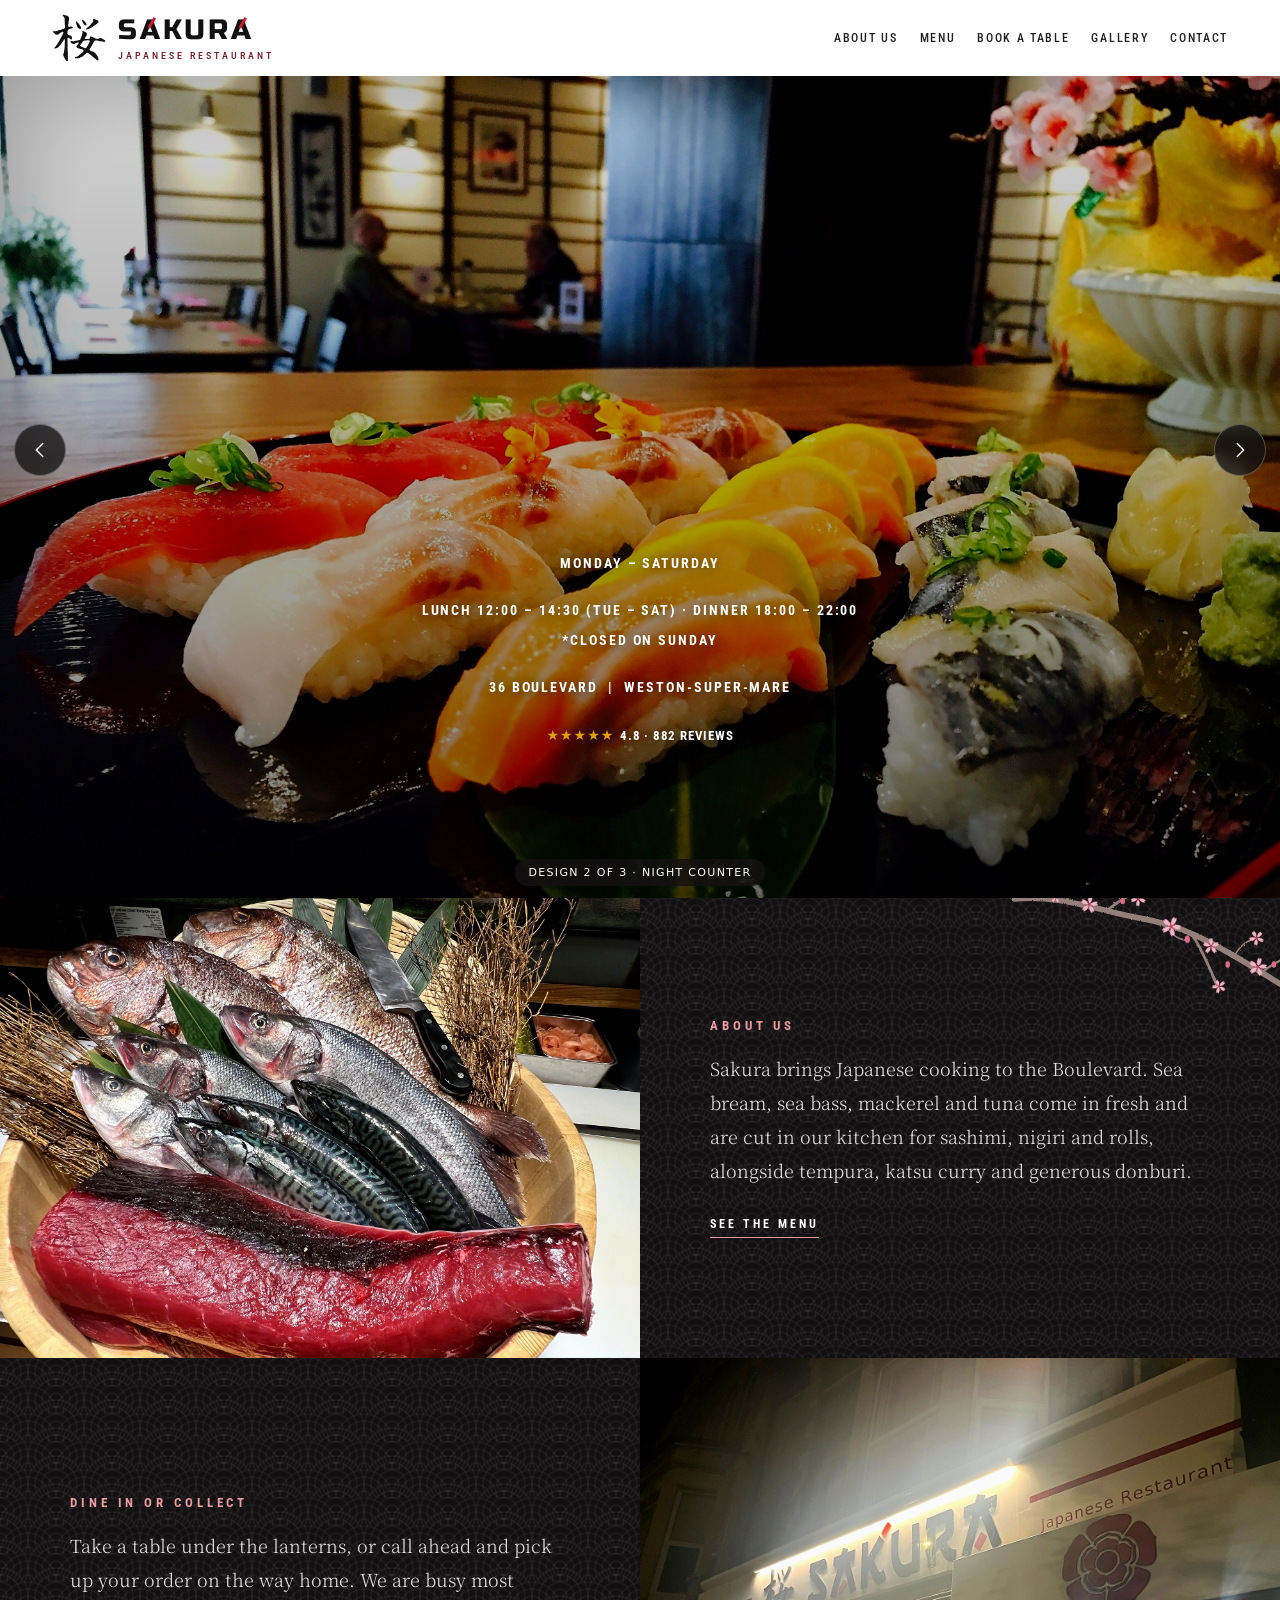
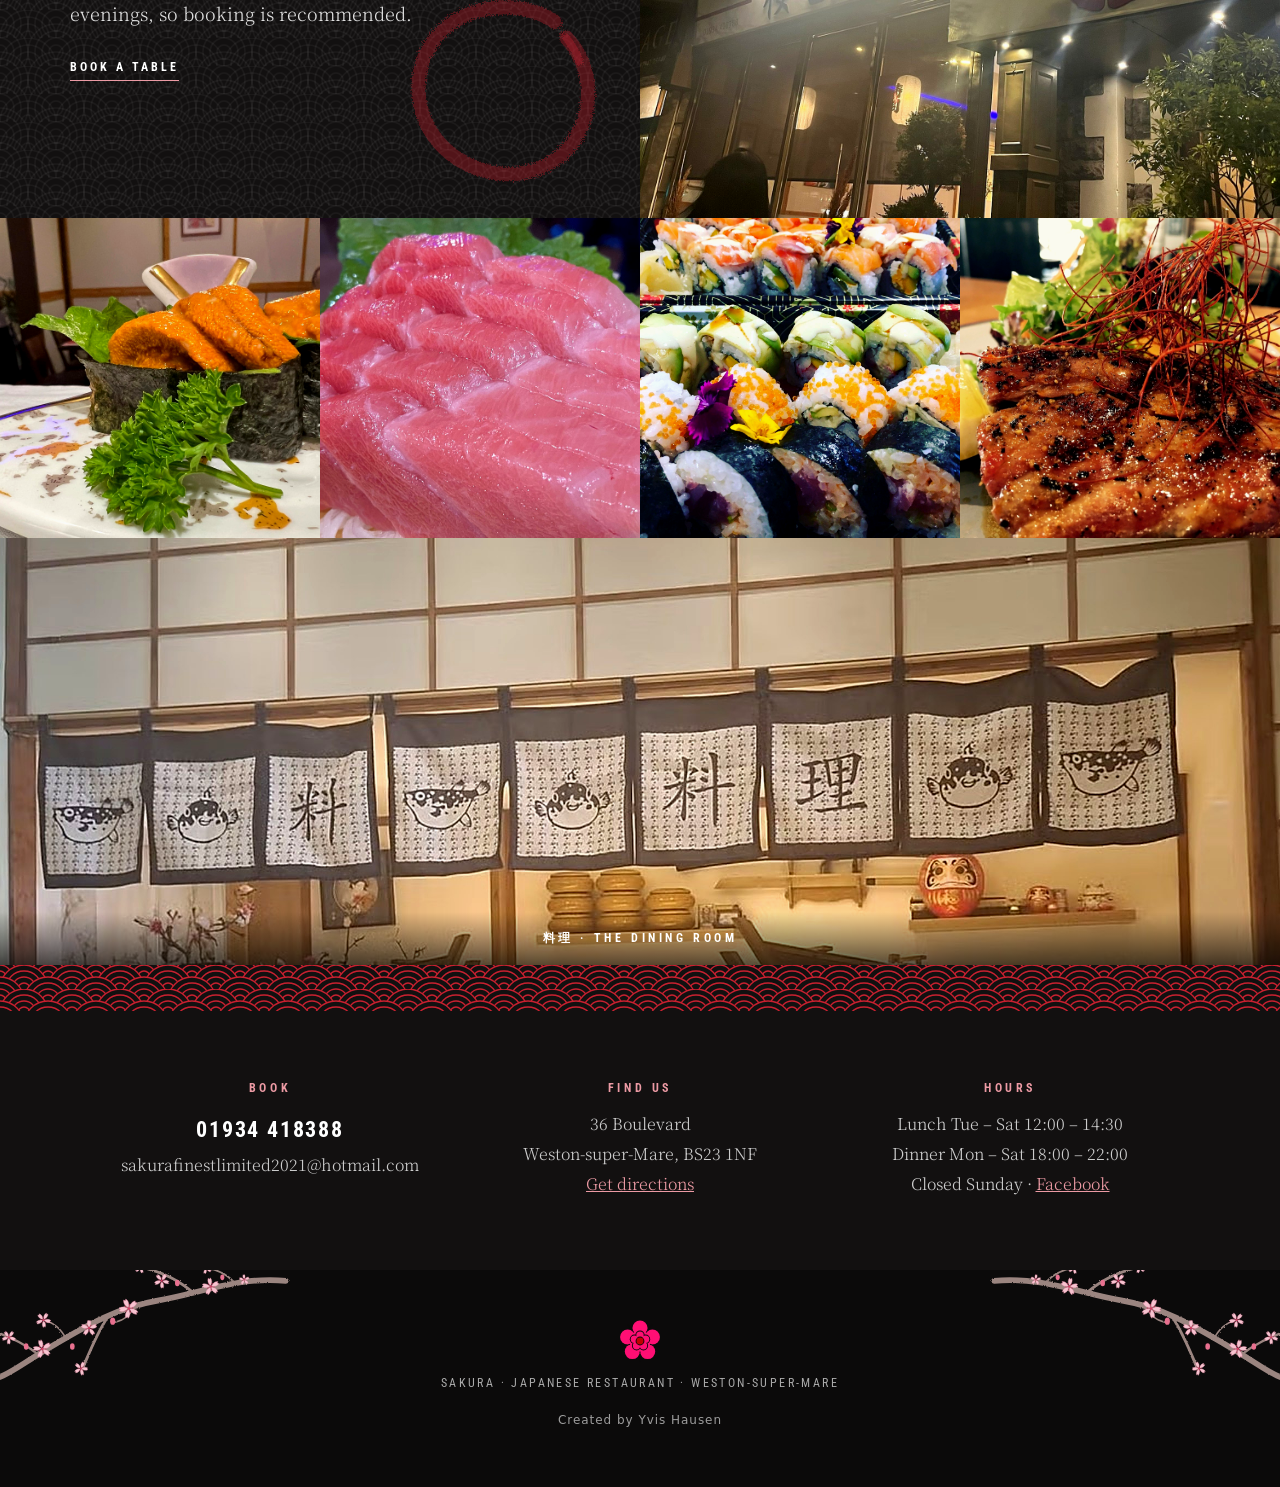
==== commit 872890d9: "Add Japanese wave, ink and cherry blossom art to all designs Ink-painted cherry blossom branches, br" ====
--- a/design-2/index.html
+++ b/design-2/index.html
@@ -24,6 +24,7 @@
 
 <section class="hero">
   <div data-img="nigiri" class="vignette"></div>
+  <div class="petals" data-count="14"></div>
   <div class="over">
     Monday – Saturday
     <div class="gap"></div>
@@ -38,7 +39,9 @@
 
 <section class="dark story" id="about">
   <div data-img="fish"></div>
-  <div class="txt">
+  <div class="txt has-orn" style="overflow:hidden">
+    <div class="orn" data-orn="wave" data-ink="rgba(255,255,255,.045)" data-size="56" style="inset:0;z-index:0"></div>
+    <div class="orn" data-orn="branch" data-ink="#9b8580" style="width:300px;height:150px;right:-40px;top:-20px;opacity:.95"></div>
     <h2>About Us</h2>
     <p>Sakura brings Japanese cooking to the Boulevard. Sea bream, sea bass, mackerel and tuna come in fresh and are cut in our kitchen for sashimi, nigiri and rolls, alongside tempura, katsu curry and generous donburi.</p>
     <a class="cta" href="menu.html">See the menu</a>
@@ -46,7 +49,9 @@
 </section>
 
 <section class="dark story">
-  <div class="txt">
+  <div class="txt has-orn" style="overflow:hidden">
+    <div class="orn" data-orn="wave" data-ink="rgba(255,255,255,.045)" data-size="56" style="inset:0;z-index:0"></div>
+    <div class="orn" data-orn="enso" data-ink="rgba(200,32,47,.35)" style="width:220px;height:220px;right:30px;bottom:20px"></div>
     <h2>Dine In or Collect</h2>
     <p>Take a table under the lanterns, or call ahead and pick up your order on the way home. We are busy most evenings, so booking is recommended.</p>
     <a class="cta" href="#visit">Book a table</a>
@@ -66,17 +71,22 @@
   <div class="cap">料理 · The dining room</div>
 </section>
 
-<section class="dark visit" id="visit">
+<div class="wave-band" data-orn="wave" data-ink="#c8202f" data-fill="#121010" style="background-color:#121010"></div>
+
+<section class="dark visit has-orn" id="visit" style="overflow:hidden">
   <div><h3>Book</h3><p><span class="big">01934 418388</span><br>sakurafinestlimited2021@hotmail.com</p></div>
   <div><h3>Find Us</h3><p>36 Boulevard<br>Weston-super-Mare, BS23 1NF<br><a href="https://www.google.com/maps/search/?api=1&amp;query=Sakura+Japanese+Restaurant+36+Boulevard+Weston-super-Mare+BS23+1NF">Get directions</a></p></div>
   <div><h3>Hours</h3><p>Lunch Tue – Sat 12:00 – 14:30<br>Dinner Mon – Sat 18:00 – 22:00<br>Closed Sunday · <a href="https://www.facebook.com/sakurafinestlimited">Facebook</a></p></div>
 </section>
 
-<footer class="foot">
+<footer class="foot has-orn" style="overflow:hidden">
+  <div class="orn hide-sm" data-orn="branch" data-flip data-ink="#9b8580" style="width:300px;height:150px;left:-20px;bottom:-20px"></div>
+  <div class="orn hide-sm" data-orn="branch" data-ink="#9b8580" style="width:300px;height:150px;right:-20px;bottom:-20px"></div>
   <span class="mon" data-line="#0b0a0a"></span>
   Sakura · Japanese Restaurant · Weston-super-Mare
 </footer>
 <p class="credit dark-credit">Created by Yvis Hausen</p>
 <script src="../assets/common.js"></script>
+<script src="../assets/ornaments.js"></script>
 </body>
 </html>
--- a/assets/common.css
+++ b/assets/common.css
@@ -8,7 +8,7 @@
   --paper: #ffffff;
 }
 * { box-sizing: border-box; }
-html, body { margin: 0; padding: 0; }
+html, body { margin: 0; padding: 0; overflow-x: clip; }
 body { background: var(--paper); color: var(--ink); -webkit-font-smoothing: antialiased; }
 img { max-width: 100%; display: block; }
 a { color: inherit; }
@@ -113,3 +113,17 @@
 /* Sakura's own 桜 glyph (traced from their logo), sized like a character */
 .sakura-kanji { display: inline-block; line-height: 1; }
 .sakura-kanji svg { width: 1.08em; height: .96em; display: block; }
+
+/* ---------- Japanese art layers (drawn by ornaments.js) ---------- */
+.orn { position: absolute; pointer-events: none; z-index: 1; }
+.orn svg { width: 100%; height: 100%; display: block; overflow: visible; }
+.wave-band { height: 46px; background-repeat: repeat; }
+.has-orn { position: relative; }
+.has-orn > *:not(.orn):not(.petals) { position: relative; z-index: 2; }
+.petals { position: absolute; inset: 0; overflow: hidden; pointer-events: none; z-index: 3; }
+.petal { position: absolute; top: -6%; opacity: .85; animation-name: petal-fall, petal-sway; animation-timing-function: linear, ease-in-out; animation-iteration-count: infinite, infinite; animation-direction: normal, alternate; }
+.petal svg { width: 100%; height: 100%; display: block; }
+@keyframes petal-fall { from { transform: translateY(0) rotate(0deg); } to { transform: translateY(115vh) rotate(540deg); } }
+@keyframes petal-sway { from { margin-left: -24px; } to { margin-left: 24px; } }
+@media (prefers-reduced-motion: reduce) { .petal { animation: none; } }
+@media (max-width: 760px) { .orn.hide-sm { display: none; } }
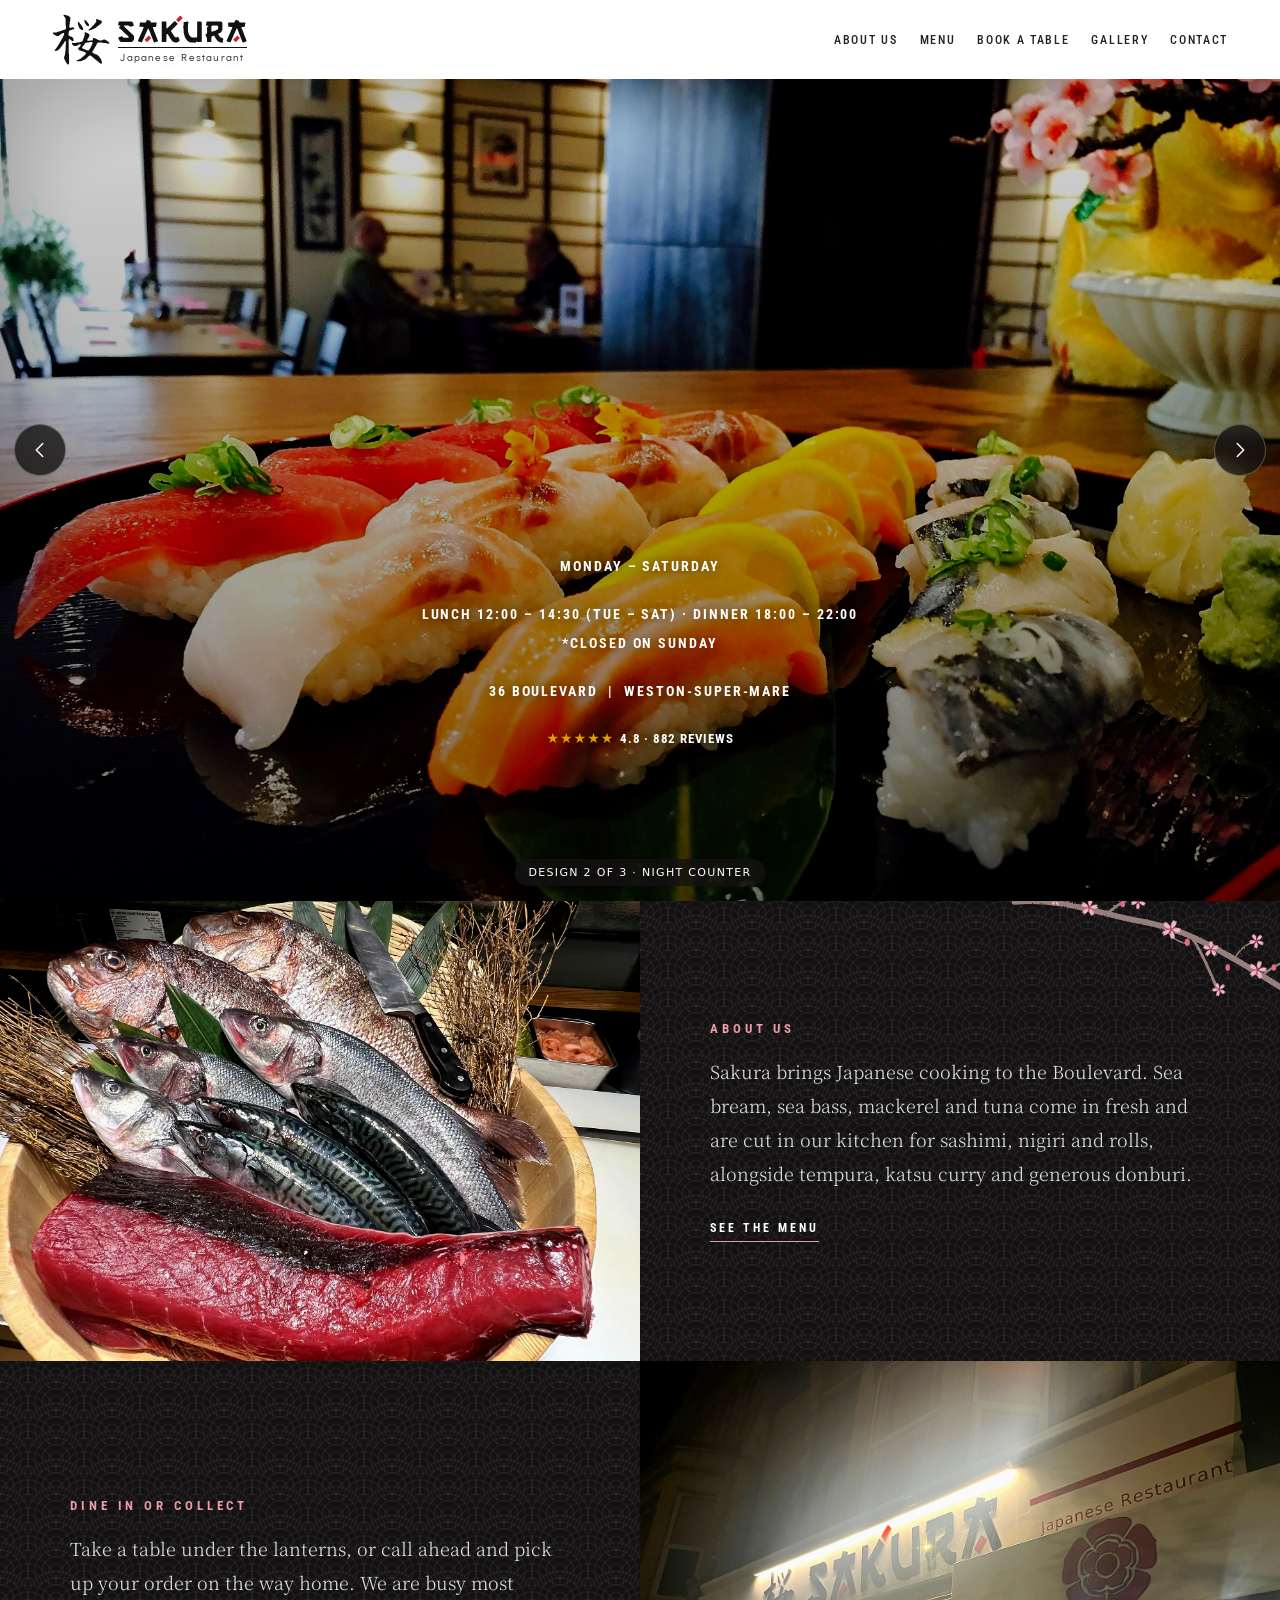
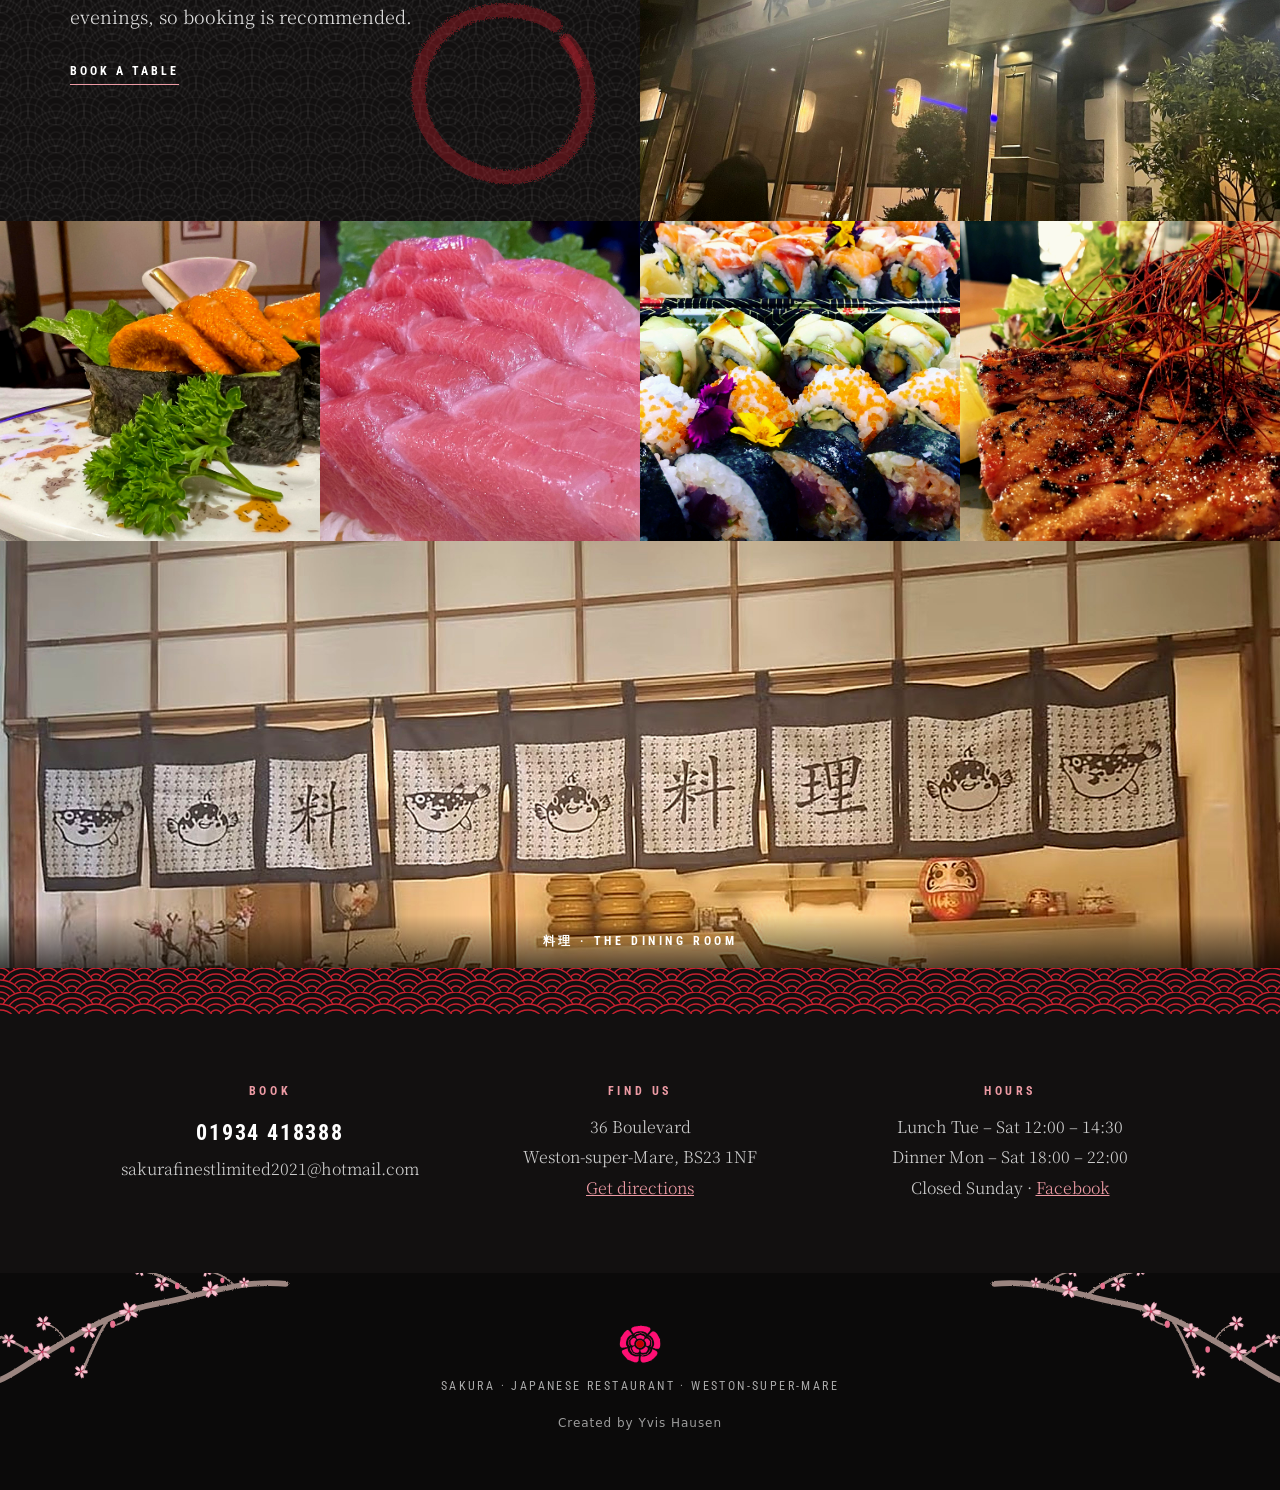
==== commit f8b5676b: "Trace Sakura's wordmark and crest from their logo SAKURA letters and its three red bars (low inside " ====
--- a/design-2/index.html
+++ b/design-2/index.html
@@ -5,13 +5,13 @@
 <meta name="viewport" content="width=device-width, initial-scale=1">
 <title>Sakura · Japanese Restaurant · Weston-super-Mare</title>
 <link rel="preconnect" href="https://fonts.googleapis.com">
-<link href="https://fonts.googleapis.com/css2?family=Roboto+Condensed:wght@400;500;700&family=Russo+One&family=Yuji+Boku&family=Noto+Serif+JP:wght@300;400&display=swap" rel="stylesheet">
+<link href="https://fonts.googleapis.com/css2?family=Roboto+Condensed:wght@400;500;700&family=Didact+Gothic&family=Yuji+Boku&family=Noto+Serif+JP:wght@300;400&display=swap" rel="stylesheet">
 <link rel="stylesheet" href="../assets/common.css">
 <link rel="stylesheet" href="style.css">
 </head>
 <body>
 <header class="bar">
-  <a class="logo" href="index.html" data-logo="54"><span class="k sakura-kanji">桜</span><span><span class="wm">S<i>A</i>KUR<i>A</i></span><span class="sub">Japanese Restaurant</span></span></a>
+  <a class="logo" href="index.html" data-logo="54"><span class="sakura-logo" data-kanji style="font-size:27px"></span></a>
   <button class="burger" data-toggle="#nav" aria-label="Menu">☰</button>
   <nav class="caps" id="nav">
     <a href="#about">About Us</a>
@@ -82,11 +82,12 @@
 <footer class="foot has-orn" style="overflow:hidden">
   <div class="orn hide-sm" data-orn="branch" data-flip data-ink="#9b8580" style="width:300px;height:150px;left:-20px;bottom:-20px"></div>
   <div class="orn hide-sm" data-orn="branch" data-ink="#9b8580" style="width:300px;height:150px;right:-20px;bottom:-20px"></div>
-  <span class="mon" data-line="#0b0a0a"></span>
+  <span class="mon"></span>
   Sakura · Japanese Restaurant · Weston-super-Mare
 </footer>
 <p class="credit dark-credit">Created by Yvis Hausen</p>
 <script src="../assets/common.js"></script>
+<script src="../assets/brand.js"></script>
 <script src="../assets/ornaments.js"></script>
 </body>
 </html>
--- a/assets/common.css
+++ b/assets/common.css
@@ -90,14 +90,6 @@
 .mon { display: inline-block; }
 .mon svg { width: 100%; height: 100%; display: block; }
 
-/* SAKURA wordmark, after the shop sign: heavy angular caps with red cuts on the A's */
-.wm { font-family: "Russo One", "Arial Black", sans-serif; text-transform: uppercase; letter-spacing: .08em; line-height: 1; white-space: nowrap; }
-.wm i { font-style: normal; position: relative; display: inline-block; }
-.wm i::after {
-  content: ""; position: absolute; left: 50%; top: .05em;
-  width: .12em; height: .42em; background: var(--red);
-  transform: translateX(-20%) rotate(30deg);
-}
 .tagline { display: inline-flex; align-items: center; gap: .6em; color: var(--rose); }
 .tagline::before { content: ""; width: 2.4em; height: 2px; background: var(--red); }
 
@@ -127,3 +119,13 @@
 @keyframes petal-sway { from { margin-left: -24px; } to { margin-left: 24px; } }
 @media (prefers-reduced-motion: reduce) { .petal { animation: none; } }
 @media (max-width: 760px) { .orn.hide-sm { display: none; } }
+
+/* ---------- Sakura logo lockup (paths traced from their menu logo) ---------- */
+.sakura-wm { display: inline-block; line-height: 0; }
+.sakura-wm svg { height: 1em; width: auto; display: block; }
+.sakura-logo { display: inline-flex; align-items: center; gap: .3em; color: #111; line-height: 1; vertical-align: middle; }
+.sakura-logo .lk-kanji { display: block; line-height: 0; }
+.sakura-logo .lk-kanji svg { height: 1.9em; width: auto; display: block; }
+.sakura-logo .lk-stack { display: flex; flex-direction: column; align-items: stretch; }
+.sakura-logo .lk-rule { height: max(1px, .045em); background: currentColor; margin: .16em 0 .1em; }
+.sakura-logo .lk-tag { font-family: "Didact Gothic", "Century Gothic", system-ui, sans-serif; font-size: .39em; letter-spacing: .115em; text-align: center; white-space: nowrap; color: #2b2627; line-height: 1.2; }
